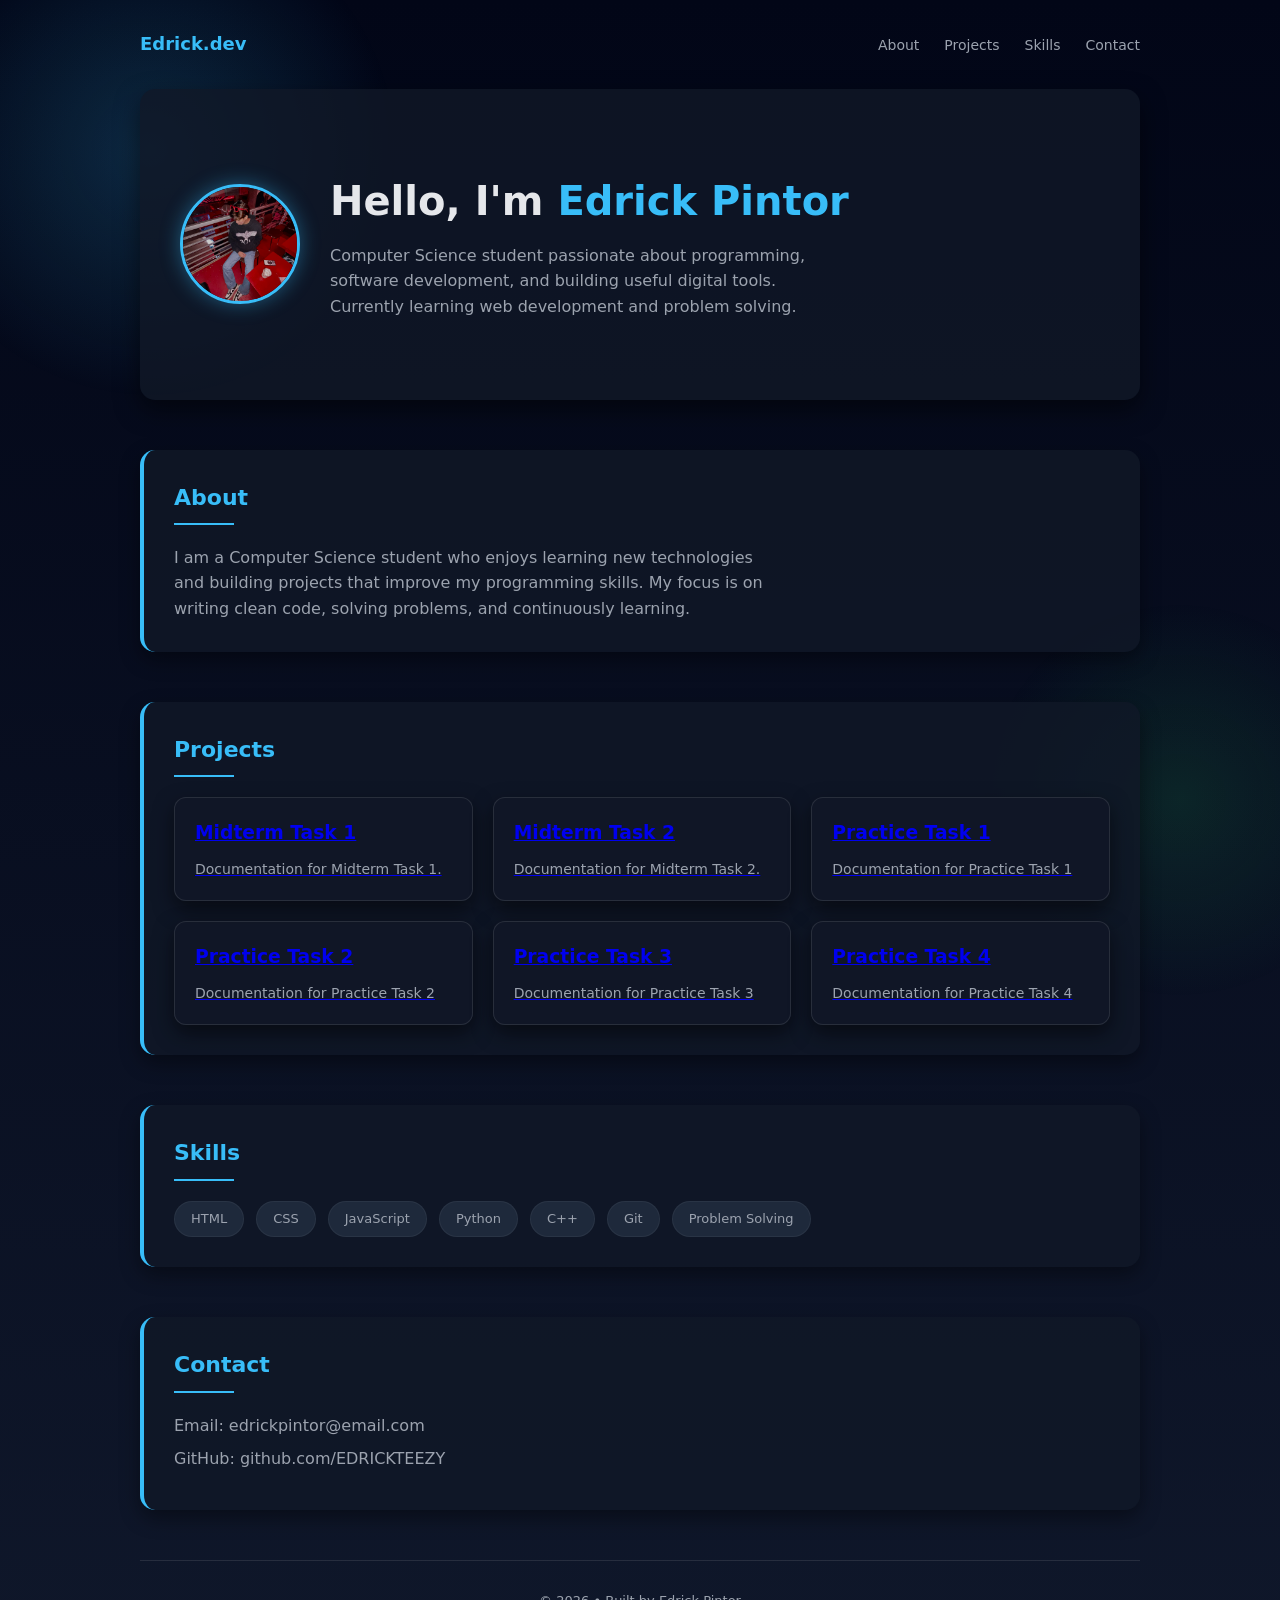
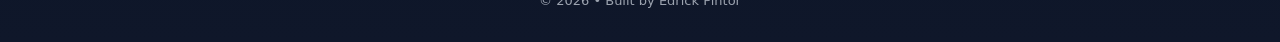
==== WEIRDO/index.html @ 6338eaa2 "Add files via upload" ====
<!DOCTYPE html>
<html lang="en">
<head>
<meta charset="UTF-8">
<meta name="viewport" content="width=device-width, initial-scale=1.0">

<title>Edrick Pintor | Portfolio</title>

<style>
:root{
  --bg:#0f172a;
  --card:rgba(17,24,39,0.8);
  --accent:#38bdf8;
  --accent2:#22c55e;
  --text:#e5e7eb;
  --muted:#9ca3af;
}

/* GLOBAL STYLES */
*{
  margin:0;
  padding:0;
  box-sizing:border-box;
  font-family:system-ui,-apple-system,sans-serif;
  scroll-behavior:smooth;
}

body{
  background:linear-gradient(180deg,#020617,#0f172a);
  color:var(--text);
  line-height:1.6;
  position:relative;
}

/* SUBTLE BACKGROUND GLOW */
body::before{
  content:"";
  position:fixed;
  width:500px;
  height:500px;
  background:radial-gradient(circle,#38bdf830,transparent 70%);
  top:-100px;
  left:-100px;
  z-index:-1;
}
body::after{
  content:"";
  position:fixed;
  width:400px;
  height:400px;
  background:radial-gradient(circle,#22c55e20,transparent 70%);
  bottom:-100px;
  right:-100px;
  z-index:-1;
}

.container{
  width:90%;
  max-width:1000px;
  margin:auto;
}

/* NAVBAR */
nav{
  display:flex;
  justify-content:space-between;
  align-items:center;
  padding:30px 0;
}

.logo{
  font-weight:700;
  font-size:18px;
  color:var(--accent);
}

nav ul{
  list-style:none;
  display:flex;
  gap:25px;
}

nav a{
  text-decoration:none;
  color:var(--muted);
  font-size:14px;
  position:relative;
}

nav a::after{
  content:"";
  position:absolute;
  width:0%;
  height:2px;
  background:var(--accent);
  left:0;
  bottom:-4px;
  transition:.3s;
}

nav a:hover::after{
  width:100%;
}

/* HERO */
.hero{
  display:flex;
  align-items:center;
  gap:30px;
  padding:80px 40px;
  background:var(--card);
  border-radius:15px;
  box-shadow:0 10px 25px rgba(0,0,0,0.5);
  margin-bottom:50px;
}

.hero img{
  width:120px;
  height:120px;
  border-radius:50%;
  border:3px solid var(--accent);
  object-fit:cover;
  box-shadow:0 0 20px rgba(56,189,248,0.4);
}

.hero-text h1{
  font-size:40px;
  margin-bottom:10px;
}

.hero-text span{
  color:var(--accent);
}

.hero-text p{
  max-width:500px;
  color:var(--muted);
  font-size:16px;
}

/* SECTIONS */
section{
  margin-top:50px;
  background:var(--card);
  padding:30px;
  border-radius:15px;
  box-shadow:0 8px 20px rgba(0,0,0,0.4);
  border-left: 4px solid var(--accent);
  transition:all 0.3s ease;
}

section:hover{
  border-left-color:var(--accent2);
  transform:translateY(-3px);
}

/* SECTION TITLES */
.section-title{
  font-size:22px;
  margin-bottom:20px;
  color:var(--accent);
  position:relative;
}

.section-title::after{
  content:"";
  width:60px;
  height:2px;
  background:var(--accent);
  display:block;
  margin-top:8px;
}

/* PROJECTS */
.projects{
  display:grid;
  grid-template-columns:repeat(auto-fit,minmax(240px,1fr));
  gap:20px;
}

.card{
  background:rgba(17,24,39,0.9);
  padding:20px;
  border-radius:12px;
  transition:.3s;
  border:1px solid rgba(255,255,255,0.1);
  box-shadow:0 8px 20px rgba(0,0,0,0.5);
  position:relative;
  overflow:hidden;
}

.card::before{
  content:"";
  position:absolute;
  width:120%;
  height:120%;
  background:radial-gradient(circle,rgba(56,189,248,.2),transparent 70%);
  top:-20%;
  left:-20%;
  opacity:0;
  transition:.3s;
}

.card:hover::before{
  opacity:1;
}

.card:hover{
  transform:translateY(-5px);
  border-color:var(--accent);
  box-shadow:0 15px 35px rgba(0,0,0,0.6);
}

.card h3{
  margin-bottom:10px;
}

.card p{
  font-size:14px;
  color:var(--muted);
}

/* SKILLS */
.skills{
  display:flex;
  flex-wrap:wrap;
  gap:12px;
}

.skill{
  background:#1e293b;
  padding:7px 16px;
  border-radius:20px;
  font-size:13px;
  color:var(--muted);
  border:1px solid rgba(255,255,255,0.05);
  transition:.2s;
}

.skill:hover{
  background:var(--accent);
  color:#000;
}

/* CONTACT */
.contact p{
  color:var(--muted);
  margin-bottom:8px;
}

/* FOOTER */
footer{
  margin-top:50px;
  padding:30px 0;
  text-align:center;
  font-size:13px;
  color:var(--muted);
  border-top:1px solid rgba(255,255,255,0.1);
}

</style>
</head>

<body>

<div class="container">

<nav>
  <div class="logo">Edrick.dev</div>
  <ul>
    <li><a href="#about">About</a></li>
    <li><a href="#projects">Projects</a></li>
    <li><a href="#skills">Skills</a></li>
    <li><a href="#contact">Contact</a></li>
  </ul>
</nav>

<div class="hero">
  <img src="EDRICKCUTIE.JPG" alt="Profile Picture">
  <div class="hero-text">
    <h1>Hello, I'm <span>Edrick Pintor</span></h1>
    <p>Computer Science student passionate about programming, software development, and building useful digital tools. Currently learning web development and problem solving.</p>
  </div>
</div>

<section id="about">
<h2 class="section-title">About</h2>
<p style="color:var(--muted); max-width:600px;">
I am a Computer Science student who enjoys learning new technologies and building projects that improve my programming skills. My focus is on writing clean code, solving problems, and continuously learning.
</p>
</section>

<section id="projects">
<h2 class="section-title">Projects</h2>
<div class="projects">

    <a href="https://docs.google.com/document/d/1sooWpn4D0Gn5kjAa8QKyEHGNqDENb8qLyHNqcn2h9FE/edit?usp=sharing" target="_blank">
        <div class="card"> 
        <h3>Midterm Task 1</h3> 
        <p>Documentation for Midterm Task 1.</p> 
        </div> 
    </a>

    <a href="https://docs.google.com/document/d/1DmruocpxAL1Dcqqbagfmp6jhivCVkTl3N68-EqdXaLg/edit?usp=sharing" target="_blank"> 
        <div class="card">
        <h3>Midterm Task 2</h3>
        <p>Documentation for Midterm Task 2.</p> 
        </div>
    </a>

    <a href="https://docs.google.com/document/d/1xugAhvQgneQGE8hsYstqOPqxbE7ndrOUSwYZiyJpz7U/edit?usp=sharing" target="_blank"> 
        <div class="card"> 
        <h3>Practice Task 1</h3> 
        <p>Documentation for Practice Task 1</p> 
        </div> 
    </a>

    <a href="https://docs.google.com/document/d/1iO6TRHzJ7odCAjEjEecNNBI30vIcHClpt01GgwypAss/edit?usp=sharing" target="_blank">
        <div class="card"> 
        <h3>Practice Task 2</h3>
        <p>Documentation for Practice Task 2</p>
        </div> 
    </a>

    <a href="https://docs.google.com/document/d/1IBP5N79CgJLwpFGyuZhAO13_-BKao2wjsns8ArdIe_8/edit?usp=sharing" target="_blank">
        <div class="card"> 
        <h3>Practice Task 3</h3> 
        <p>Documentation for Practice Task 3</p> 
        </div> 
    </a>

    <a href="https://docs.google.com/document/d/1DmruocpxAL1Dcqqbagfmp6jhivCVkTl3N68-EqdXaLg/edit?usp=sharing" target="_blank"> 
        <div class="card">
        <h3>Practice Task 4</h3>
        <p>Documentation for Practice Task 4</p>
        </div>
    </a> 
</div>

    

</section>

<section id="skills">
<h2 class="section-title">Skills</h2>
<div class="skills">
<div class="skill">HTML</div>
<div class="skill">CSS</div>
<div class="skill">JavaScript</div>
<div class="skill">Python</div>
<div class="skill">C++</div>
<div class="skill">Git</div>
<div class="skill">Problem Solving</div>
</div>
</section>

<section id="contact">
<h2 class="section-title">Contact</h2>
<div class="contact">
<p>Email: edrickpintor@email.com</p>
<p>GitHub: github.com/EDRICKTEEZY</p>
</div>
</section>

<footer>
© 2026 • Built by Edrick Pintor
</footer>

</div>

</body>
</html>
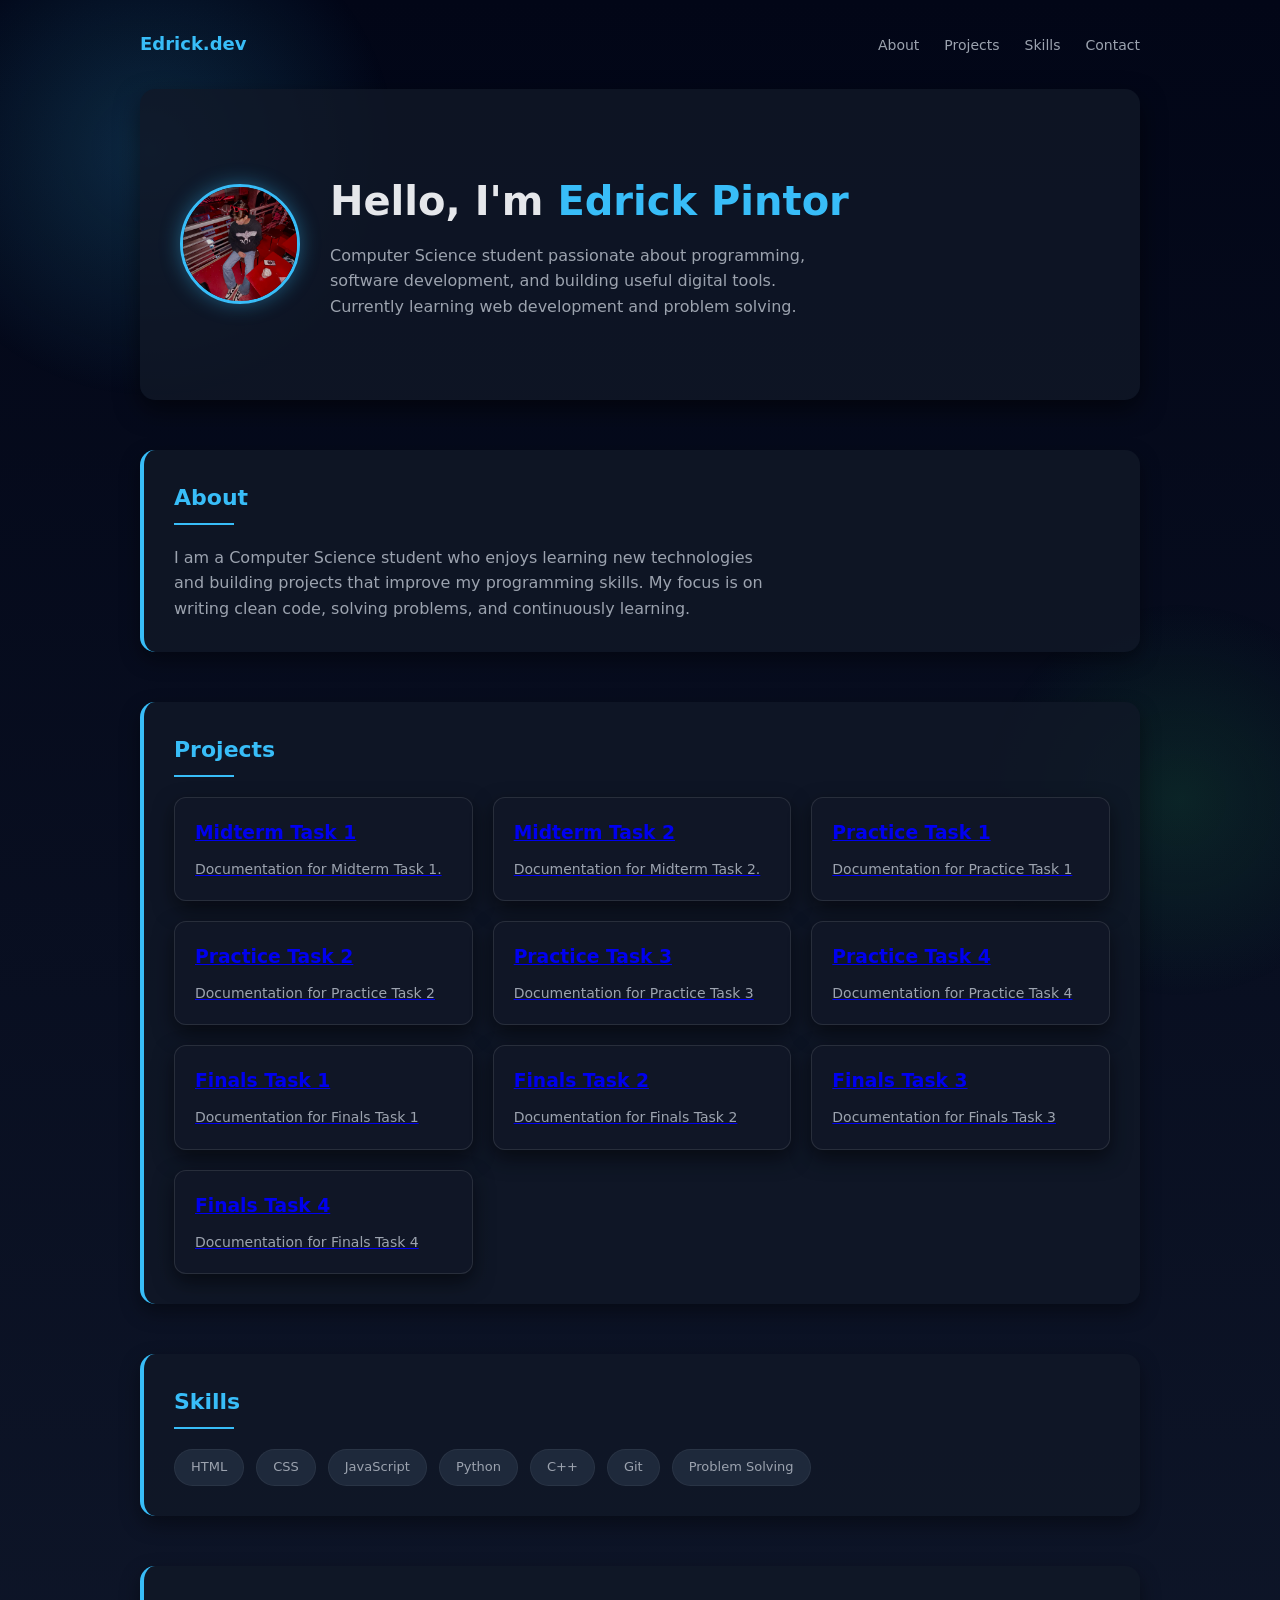
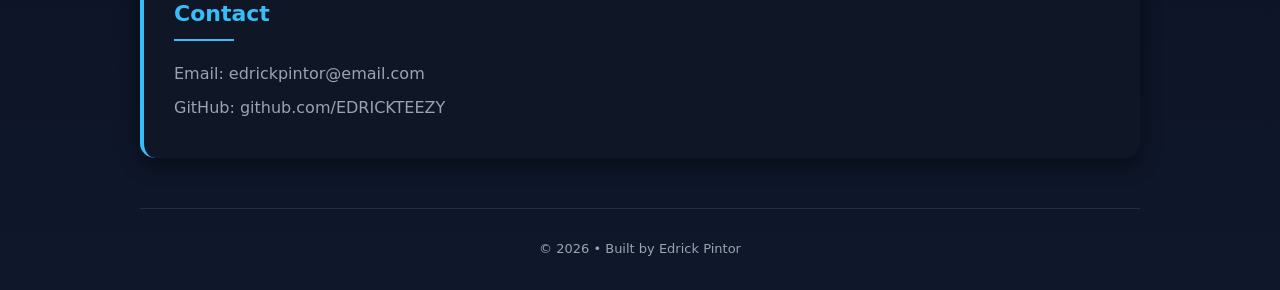
==== commit 72c7f5d0: "Updated portfolio website" ====
--- a/WEIRDO/index.html
+++ b/WEIRDO/index.html
@@ -6,259 +6,7 @@
 
 <title>Edrick Pintor | Portfolio</title>
 
-<style>
-:root{
-  --bg:#0f172a;
-  --card:rgba(17,24,39,0.8);
-  --accent:#38bdf8;
-  --accent2:#22c55e;
-  --text:#e5e7eb;
-  --muted:#9ca3af;
-}
-
-/* GLOBAL STYLES */
-*{
-  margin:0;
-  padding:0;
-  box-sizing:border-box;
-  font-family:system-ui,-apple-system,sans-serif;
-  scroll-behavior:smooth;
-}
-
-body{
-  background:linear-gradient(180deg,#020617,#0f172a);
-  color:var(--text);
-  line-height:1.6;
-  position:relative;
-}
-
-/* SUBTLE BACKGROUND GLOW */
-body::before{
-  content:"";
-  position:fixed;
-  width:500px;
-  height:500px;
-  background:radial-gradient(circle,#38bdf830,transparent 70%);
-  top:-100px;
-  left:-100px;
-  z-index:-1;
-}
-body::after{
-  content:"";
-  position:fixed;
-  width:400px;
-  height:400px;
-  background:radial-gradient(circle,#22c55e20,transparent 70%);
-  bottom:-100px;
-  right:-100px;
-  z-index:-1;
-}
-
-.container{
-  width:90%;
-  max-width:1000px;
-  margin:auto;
-}
-
-/* NAVBAR */
-nav{
-  display:flex;
-  justify-content:space-between;
-  align-items:center;
-  padding:30px 0;
-}
-
-.logo{
-  font-weight:700;
-  font-size:18px;
-  color:var(--accent);
-}
-
-nav ul{
-  list-style:none;
-  display:flex;
-  gap:25px;
-}
-
-nav a{
-  text-decoration:none;
-  color:var(--muted);
-  font-size:14px;
-  position:relative;
-}
-
-nav a::after{
-  content:"";
-  position:absolute;
-  width:0%;
-  height:2px;
-  background:var(--accent);
-  left:0;
-  bottom:-4px;
-  transition:.3s;
-}
-
-nav a:hover::after{
-  width:100%;
-}
-
-/* HERO */
-.hero{
-  display:flex;
-  align-items:center;
-  gap:30px;
-  padding:80px 40px;
-  background:var(--card);
-  border-radius:15px;
-  box-shadow:0 10px 25px rgba(0,0,0,0.5);
-  margin-bottom:50px;
-}
-
-.hero img{
-  width:120px;
-  height:120px;
-  border-radius:50%;
-  border:3px solid var(--accent);
-  object-fit:cover;
-  box-shadow:0 0 20px rgba(56,189,248,0.4);
-}
-
-.hero-text h1{
-  font-size:40px;
-  margin-bottom:10px;
-}
-
-.hero-text span{
-  color:var(--accent);
-}
-
-.hero-text p{
-  max-width:500px;
-  color:var(--muted);
-  font-size:16px;
-}
-
-/* SECTIONS */
-section{
-  margin-top:50px;
-  background:var(--card);
-  padding:30px;
-  border-radius:15px;
-  box-shadow:0 8px 20px rgba(0,0,0,0.4);
-  border-left: 4px solid var(--accent);
-  transition:all 0.3s ease;
-}
-
-section:hover{
-  border-left-color:var(--accent2);
-  transform:translateY(-3px);
-}
-
-/* SECTION TITLES */
-.section-title{
-  font-size:22px;
-  margin-bottom:20px;
-  color:var(--accent);
-  position:relative;
-}
-
-.section-title::after{
-  content:"";
-  width:60px;
-  height:2px;
-  background:var(--accent);
-  display:block;
-  margin-top:8px;
-}
-
-/* PROJECTS */
-.projects{
-  display:grid;
-  grid-template-columns:repeat(auto-fit,minmax(240px,1fr));
-  gap:20px;
-}
-
-.card{
-  background:rgba(17,24,39,0.9);
-  padding:20px;
-  border-radius:12px;
-  transition:.3s;
-  border:1px solid rgba(255,255,255,0.1);
-  box-shadow:0 8px 20px rgba(0,0,0,0.5);
-  position:relative;
-  overflow:hidden;
-}
-
-.card::before{
-  content:"";
-  position:absolute;
-  width:120%;
-  height:120%;
-  background:radial-gradient(circle,rgba(56,189,248,.2),transparent 70%);
-  top:-20%;
-  left:-20%;
-  opacity:0;
-  transition:.3s;
-}
-
-.card:hover::before{
-  opacity:1;
-}
-
-.card:hover{
-  transform:translateY(-5px);
-  border-color:var(--accent);
-  box-shadow:0 15px 35px rgba(0,0,0,0.6);
-}
-
-.card h3{
-  margin-bottom:10px;
-}
-
-.card p{
-  font-size:14px;
-  color:var(--muted);
-}
-
-/* SKILLS */
-.skills{
-  display:flex;
-  flex-wrap:wrap;
-  gap:12px;
-}
-
-.skill{
-  background:#1e293b;
-  padding:7px 16px;
-  border-radius:20px;
-  font-size:13px;
-  color:var(--muted);
-  border:1px solid rgba(255,255,255,0.05);
-  transition:.2s;
-}
-
-.skill:hover{
-  background:var(--accent);
-  color:#000;
-}
-
-/* CONTACT */
-.contact p{
-  color:var(--muted);
-  margin-bottom:8px;
-}
-
-/* FOOTER */
-footer{
-  margin-top:50px;
-  padding:30px 0;
-  text-align:center;
-  font-size:13px;
-  color:var(--muted);
-  border-top:1px solid rgba(255,255,255,0.1);
-}
-
-</style>
+<link rel="stylesheet" href="css/styles.css">
 </head>
 
 <body>
@@ -335,6 +83,34 @@
         <p>Documentation for Practice Task 4</p>
         </div>
     </a> 
+
+    <a href="https://docs.google.com/document/d/1ge_brEBholNzVB8RV1PCvqhscctuDIcV2PhGn1xcdVk/edit?usp=sharing" target="_blank"> 
+        <div class="card">
+        <h3>Finals Task 1</h3>
+        <p>Documentation for Finals Task 1</p>
+        </div>
+    </a>
+
+    <a href="https://docs.google.com/document/d/1IKDUqfHsTv5VQiMfGLSqOfuFOTarfCy_URXGGWlbbtc/edit?usp=sharing" target="_blank"> 
+        <div class="card">
+        <h3>Finals Task 2</h3>
+        <p>Documentation for Finals Task 2</p>
+        </div>
+    </a>
+
+    <a href="https://docs.google.com/document/d/1ITD4NM4qQNipyvqzua7290o2XNbqG2VZUPeBwZQQX70/edit?usp=sharing" target="_blank"> 
+        <div class="card">
+        <h3>Finals Task 3</h3>
+        <p>Documentation for Finals Task 3</p>
+        </div>
+    </a>
+
+    <a href="https://docs.google.com/document/d/1JEEGt_l_Tse0nrWhrlCqjEqsiN9hkeoOGBP2nNtw4Qg/edit?usp=sharing" target="_blank"> 
+        <div class="card">
+        <h3>Finals Task 4</h3>
+        <p>Documentation for Finals Task 4</p>
+        </div>
+    </a>
 </div>
 
     
--- a/WEIRDO/css/styles.css
+++ b/WEIRDO/css/styles.css
@@ -0,0 +1,250 @@
+:root{
+  --bg:#0f172a;
+  --card:rgba(17,24,39,0.8);
+  --accent:#38bdf8;
+  --accent2:#22c55e;
+  --text:#e5e7eb;
+  --muted:#9ca3af;
+}
+
+/* GLOBAL STYLES */
+*{
+  margin:0;
+  padding:0;
+  box-sizing:border-box;
+  font-family:system-ui,-apple-system,sans-serif;
+  scroll-behavior:smooth;
+}
+
+body{
+  background:linear-gradient(180deg,#020617,#0f172a);
+  color:var(--text);
+  line-height:1.6;
+  position:relative;
+}
+
+/* SUBTLE BACKGROUND GLOW */
+body::before{
+  content:"";
+  position:fixed;
+  width:500px;
+  height:500px;
+  background:radial-gradient(circle,#38bdf830,transparent 70%);
+  top:-100px;
+  left:-100px;
+  z-index:-1;
+}
+body::after{
+  content:"";
+  position:fixed;
+  width:400px;
+  height:400px;
+  background:radial-gradient(circle,#22c55e20,transparent 70%);
+  bottom:-100px;
+  right:-100px;
+  z-index:-1;
+}
+
+.container{
+  width:90%;
+  max-width:1000px;
+  margin:auto;
+}
+
+/* NAVBAR */
+nav{
+  display:flex;
+  justify-content:space-between;
+  align-items:center;
+  padding:30px 0;
+}
+
+.logo{
+  font-weight:700;
+  font-size:18px;
+  color:var(--accent);
+}
+
+nav ul{
+  list-style:none;
+  display:flex;
+  gap:25px;
+}
+
+nav a{
+  text-decoration:none;
+  color:var(--muted);
+  font-size:14px;
+  position:relative;
+}
+
+nav a::after{
+  content:"";
+  position:absolute;
+  width:0%;
+  height:2px;
+  background:var(--accent);
+  left:0;
+  bottom:-4px;
+  transition:.3s;
+}
+
+nav a:hover::after{
+  width:100%;
+}
+
+/* HERO */
+.hero{
+  display:flex;
+  align-items:center;
+  gap:30px;
+  padding:80px 40px;
+  background:var(--card);
+  border-radius:15px;
+  box-shadow:0 10px 25px rgba(0,0,0,0.5);
+  margin-bottom:50px;
+}
+
+.hero img{
+  width:120px;
+  height:120px;
+  border-radius:50%;
+  border:3px solid var(--accent);
+  object-fit:cover;
+  box-shadow:0 0 20px rgba(56,189,248,0.4);
+}
+
+.hero-text h1{
+  font-size:40px;
+  margin-bottom:10px;
+}
+
+.hero-text span{
+  color:var(--accent);
+}
+
+.hero-text p{
+  max-width:500px;
+  color:var(--muted);
+  font-size:16px;
+}
+
+/* SECTIONS */
+section{
+  margin-top:50px;
+  background:var(--card);
+  padding:30px;
+  border-radius:15px;
+  box-shadow:0 8px 20px rgba(0,0,0,0.4);
+  border-left: 4px solid var(--accent);
+  transition:all 0.3s ease;
+}
+
+section:hover{
+  border-left-color:var(--accent2);
+  transform:translateY(-3px);
+}
+
+/* SECTION TITLES */
+.section-title{
+  font-size:22px;
+  margin-bottom:20px;
+  color:var(--accent);
+  position:relative;
+}
+
+.section-title::after{
+  content:"";
+  width:60px;
+  height:2px;
+  background:var(--accent);
+  display:block;
+  margin-top:8px;
+}
+
+/* PROJECTS */
+.projects{
+  display:grid;
+  grid-template-columns:repeat(auto-fit,minmax(240px,1fr));
+  gap:20px;
+}
+
+.card{
+  background:rgba(17,24,39,0.9);
+  padding:20px;
+  border-radius:12px;
+  transition:.3s;
+  border:1px solid rgba(255,255,255,0.1);
+  box-shadow:0 8px 20px rgba(0,0,0,0.5);
+  position:relative;
+  overflow:hidden;
+}
+
+.card::before{
+  content:"";
+  position:absolute;
+  width:120%;
+  height:120%;
+  background:radial-gradient(circle,rgba(56,189,248,.2),transparent 70%);
+  top:-20%;
+  left:-20%;
+  opacity:0;
+  transition:.3s;
+}
+
+.card:hover::before{
+  opacity:1;
+}
+
+.card:hover{
+  transform:translateY(-5px);
+  border-color:var(--accent);
+  box-shadow:0 15px 35px rgba(0,0,0,0.6);
+}
+
+.card h3{
+  margin-bottom:10px;
+}
+
+.card p{
+  font-size:14px;
+  color:var(--muted);
+}
+
+/* SKILLS */
+.skills{
+  display:flex;
+  flex-wrap:wrap;
+  gap:12px;
+}
+
+.skill{
+  background:#1e293b;
+  padding:7px 16px;
+  border-radius:20px;
+  font-size:13px;
+  color:var(--muted);
+  border:1px solid rgba(255,255,255,0.05);
+  transition:.2s;
+}
+
+.skill:hover{
+  background:var(--accent);
+  color:#000;
+}
+
+/* CONTACT */
+.contact p{
+  color:var(--muted);
+  margin-bottom:8px;
+}
+
+/* FOOTER */
+footer{
+  margin-top:50px;
+  padding:30px 0;
+  text-align:center;
+  font-size:13px;
+  color:var(--muted);
+  border-top:1px solid rgba(255,255,255,0.1);
+}
